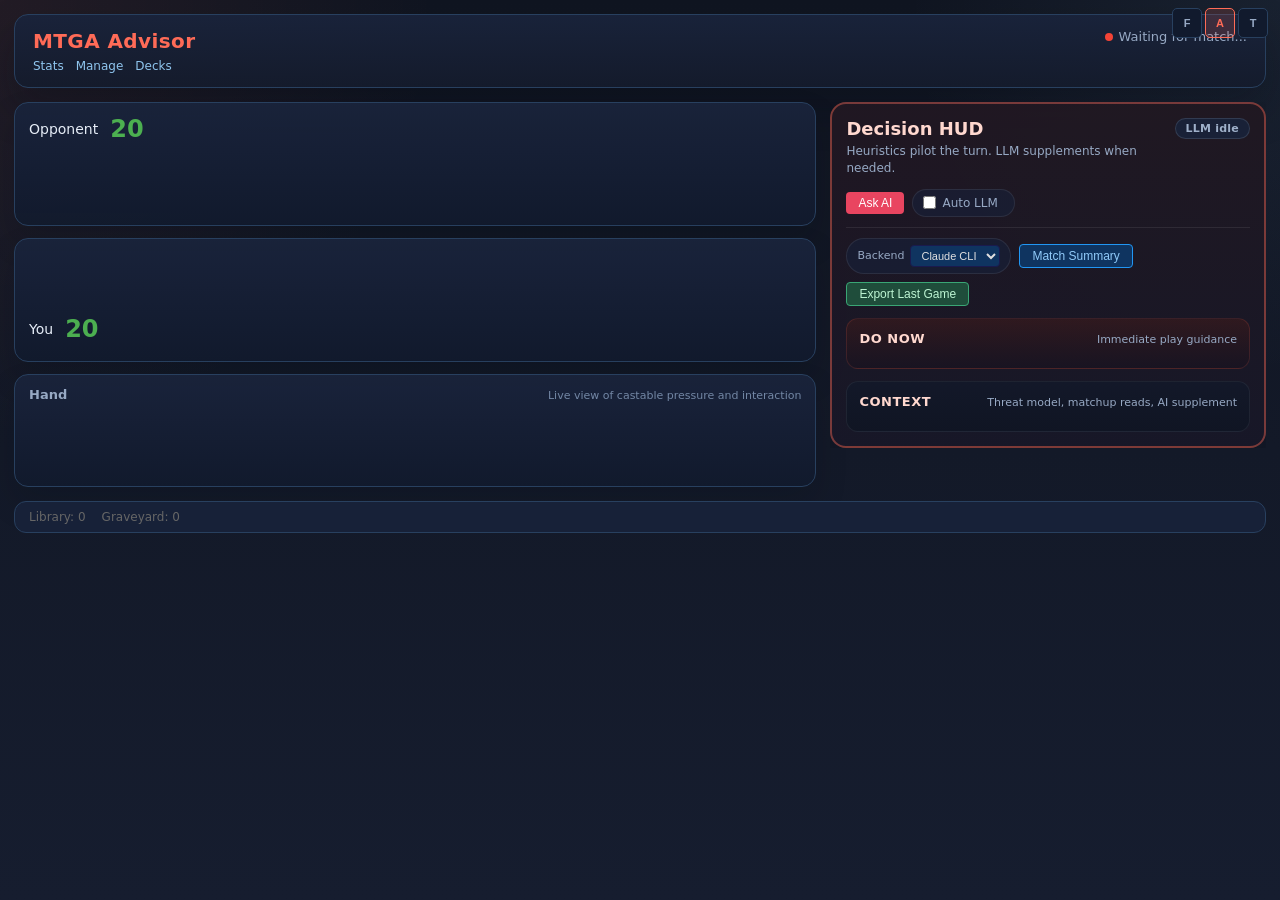
==== static/index.html @ 1bc7d49b "fix: add /decks route + Decks link in advisor header - server.py: /decks route serving decks.html - " ====
<!DOCTYPE html>
<html lang="en">
<head>
    <meta charset="UTF-8">
    <meta name="viewport" content="width=device-width, initial-scale=1.0">
    <title>MTGA Play Advisor</title>
    <link rel="stylesheet" href="/static/style.css?v=14">
    <script>document.documentElement.className='profile-'+(localStorage.getItem('scry-profile')||'full');</script>
</head>
<body>
    <div id="app">
        <header>
            <div class="brand-block">
                <h1>MTGA Advisor</h1>
                <div class="header-links">
                    <a href="/stats">Stats</a>
                    <a href="/manage">Manage</a>
                    <a href="/decks">Decks</a>
                </div>
            </div>
            <div class="header-status">
                <div id="profile-switcher">
                    <button class="profile-btn" data-profile="focus" title="Focus — just the play (Ctrl+1)">F</button>
                    <button class="profile-btn" data-profile="full" title="Full — everything (Ctrl+2)">A</button>
                    <button class="profile-btn" data-profile="tactical" title="Tactical — advice + threats (Ctrl+3)">T</button>
                </div>
                <div id="status">
                    <span id="connection-status" class="status-dot disconnected"></span>
                    <span id="match-status">Waiting for match...</span>
                </div>
                <div id="turn-info"></div>
            </div>
            <div id="strategy-info" class="strategy-info" style="display:none"></div>
        </header>

        <main id="main-layout">
            <div id="vital-bar">
                <span class="vb-label">You:</span> <span id="vb-my-life" class="vb-life">20</span>
                <span id="vb-mana" class="vb-mana"></span>
                <span class="vb-sep">|</span>
                <span class="vb-label">Opp:</span> <span id="vb-opp-life" class="vb-life vb-opp">20</span>
                <span id="vb-opp-meta" class="vb-meta"></span>
            </div>
            <div id="board-column">
                <section id="opponent-zone" class="zone">
                    <div class="zone-header">
                        <span id="opp-name">Opponent</span>
                        <span id="opp-life" class="life">20</span>
                        <span id="opp-meta" class="opp-meta"></span>
                    </div>
                    <div id="opp-meta-details" class="opp-meta-details" style="display:none"></div>
                    <div id="opp-battlefield" class="card-row"></div>
                </section>

                <section id="my-zone" class="zone">
                    <div id="my-battlefield" class="card-row"></div>
                    <div class="zone-header">
                        <span id="my-name">You</span>
                        <span id="my-life" class="life">20</span>
                        <span id="mana-info" class="mana-info"></span>
                    </div>
                </section>

                <section id="hand-zone">
                    <div class="hand-header">
                        <h3>Hand</h3>
                        <span class="hand-note">Live view of castable pressure and interaction</span>
                    </div>
                    <div id="hand-cards" class="card-row"></div>
                </section>
            </div>

            <aside id="decision-column">
                <section id="advice-panel">
                    <div class="advice-headline">
                        <div>
                            <h2>Decision HUD</h2>
                            <p id="advice-subtitle">Heuristics pilot the turn. LLM supplements when needed.</p>
                        </div>
                        <span id="llm-status-pill" class="llm-status-pill idle">LLM idle</span>
                    </div>

                    <div class="advice-toolbar primary">
                        <button id="ask-ai-btn" onclick="askLLM()">Ask AI</button>
                        <label class="toggle" title="Run LLM automatically on live decision points">
                            <input id="auto-llm-toggle" type="checkbox" onchange="toggleLLM(this.checked)">
                            <span>Auto LLM</span>
                            <span id="llm-mode-label"></span>
                        </label>
                    </div>

                    <div class="advice-toolbar secondary">
                        <label class="backend-select-wrap">
                            <span>Backend</span>
                            <select id="backend-select" onchange="setBackend(this.value)">
                                <option value="claude_cli">Claude CLI</option>
                                <option value="ollama">Ollama</option>
                                <option value="anthropic_api">API</option>
                            </select>
                        </label>
                        <button id="summary-btn" onclick="matchSummary()">Match Summary</button>
                        <button id="report-btn" onclick="exportLastGame()">Export Last Game</button>
                    </div>

                    <div class="advice-groups">
                        <section class="advice-section now">
                            <div class="advice-section-header">
                                <h3>Do Now</h3>
                                <span class="advice-section-note">Immediate play guidance</span>
                            </div>
                            <div id="decision-actions-summary"></div>
                            <div id="advice-key-play" class="advice-spotlight" style="display:none"></div>
                            <div id="advice-now-list" class="advice-list"></div>
                        </section>

                        <section class="advice-section context">
                            <div class="advice-section-header">
                                <h3>Context</h3>
                                <span class="advice-section-note">Threat model, matchup reads, AI supplement</span>
                            </div>
                            <div id="advice-context-list" class="advice-list"></div>
                        </section>
                    </div>
                </section>

                <section id="threat-radar-panel" style="display:none">
                    <div class="threat-radar-header">
                        <h3>Opponent Radar</h3>
                        <span id="threat-radar-count"></span>
                    </div>
                    <div id="threat-radar-summary" class="threat-radar-summary"></div>
                    <div id="threat-radar-list"></div>
                </section>
            </aside>
        </main>

        <footer>
            <span id="library-count">Library: 0</span>
            <span id="graveyard-count">Graveyard: 0</span>
            <span id="stack-count"></span>
            <span id="game-state-id"></span>
        </footer>
    </div>

    <script src="/static/app.js?v=14"></script>
</body>
</html>
---- static/style.css ----
* {
    margin: 0;
    padding: 0;
    box-sizing: border-box;
}

:root {
    --bg: #141928;
    --panel: #19233b;
    --panel-strong: #1f2d49;
    --panel-soft: #111a2d;
    --line: #28405f;
    --line-soft: rgba(144, 202, 249, 0.16);
    --text: #e6edf7;
    --muted: #97a9c4;
    --accent: #ff6b57;
    --accent-soft: rgba(255, 107, 87, 0.16);
    --warn: #ffd38a;
}

body {
    background:
        radial-gradient(circle at top left, rgba(255, 107, 87, 0.08), transparent 28%),
        radial-gradient(circle at top right, rgba(144, 202, 249, 0.07), transparent 24%),
        linear-gradient(180deg, #101521 0%, #161d2f 100%);
    color: var(--text);
    font-family: 'Segoe UI', system-ui, -apple-system, sans-serif;
    min-height: 100vh;
}

#app {
    max-width: 1440px;
    margin: 0 auto;
    padding: 14px;
    display: flex;
    flex-direction: column;
    gap: 14px;
    min-height: 100vh;
}

/* Header */
header {
    display: flex;
    align-items: flex-start;
    gap: 18px;
    padding: 14px 18px;
    background: linear-gradient(180deg, rgba(25, 35, 59, 0.95), rgba(20, 27, 44, 0.94));
    flex-wrap: wrap;
    border-radius: 14px;
    border: 1px solid var(--line);
    box-shadow: 0 20px 40px rgba(6, 11, 20, 0.28);
}

.brand-block {
    display: flex;
    flex-direction: column;
    gap: 6px;
}

header h1 {
    font-size: 20px;
    color: var(--accent);
    white-space: nowrap;
    letter-spacing: 0.02em;
}

.header-links {
    display: flex;
    gap: 12px;
    font-size: 12px;
}

.header-links a {
    color: #8fc5ee;
    text-decoration: none;
}

.header-links a:hover {
    color: #d9edf9;
}

#status {
    display: flex;
    align-items: center;
    gap: 6px;
    font-size: 13px;
    color: var(--muted);
}

.header-status {
    margin-left: auto;
    display: flex;
    flex-direction: column;
    align-items: flex-end;
    gap: 8px;
}

.status-dot {
    width: 8px;
    height: 8px;
    border-radius: 50%;
    display: inline-block;
}

.status-dot.connected { background: #4caf50; }
.status-dot.disconnected { background: #f44336; }

.strategy-info {
    width: 100%;
    font-size: 12px;
    color: var(--muted);
    padding-top: 2px;
    order: 10;
}

.strategy-info strong {
    color: var(--accent);
}

.opp-meta {
    margin-left: auto;
    font-size: 12px;
}

.opp-deck-badge {
    padding: 2px 8px;
    border-radius: 4px;
    font-weight: 600;
    font-size: 12px;
}

.opp-deck-badge.high {
    background: rgba(233, 69, 96, 0.3);
    color: #ff6b81;
    border: 1px solid #e94560;
}

.opp-deck-badge.mid {
    background: rgba(255, 165, 0, 0.2);
    color: #ffa500;
    border: 1px solid rgba(255, 165, 0, 0.5);
}

.opp-deck-badge.low {
    background: rgba(100, 100, 100, 0.2);
    color: #999;
    border: 1px solid #555;
}

.opp-meta-details {
    font-size: 11px;
    color: var(--muted);
    padding: 4px 12px 0;
    white-space: normal;
    line-height: 1.45;
}

.opp-plan-label {
    color: #bbb;
    font-weight: 600;
}

#turn-info {
    font-size: 14px;
    font-weight: 600;
    color: #ffe18e;
    text-align: right;
}

#main-layout {
    display: grid;
    grid-template-columns: minmax(0, 1.75fr) minmax(320px, 0.95fr);
    gap: 14px;
    align-items: start;
}

#board-column {
    display: grid;
    gap: 12px;
}

#decision-column {
    display: grid;
    gap: 12px;
    position: sticky;
    top: 12px;
    max-height: calc(100vh - 24px);
    overflow-y: auto;
    scrollbar-width: thin;
    scrollbar-color: var(--line) transparent;
}

/* Zones */
.zone {
    background: linear-gradient(180deg, rgba(25, 35, 59, 0.96), rgba(17, 26, 45, 0.94));
    border-radius: 14px;
    padding: 12px 14px;
    border: 1px solid var(--line);
    box-shadow: 0 16px 32px rgba(6, 11, 20, 0.16);
}

.zone-header {
    display: flex;
    align-items: center;
    gap: 12px;
    margin-bottom: 6px;
    font-size: 14px;
}

.life {
    font-size: 24px;
    font-weight: 700;
    color: #4caf50;
    min-width: 40px;
}

.mana-info {
    margin-left: auto;
    font-size: 13px;
    color: #90caf9;
}

/* Card rows */
.card-row {
    display: flex;
    flex-wrap: wrap;
    gap: 8px;
    min-height: 64px;
}

.card {
    background: linear-gradient(180deg, rgba(29, 52, 90, 0.96), rgba(18, 31, 54, 0.96));
    border: 1px solid rgba(115, 142, 184, 0.18);
    border-radius: 10px;
    padding: 8px 11px;
    font-size: 12px;
    min-width: 118px;
    max-width: 210px;
    transition: all 0.15s;
    position: relative;
    box-shadow: inset 0 1px 0 rgba(255, 255, 255, 0.04);
}

.card:hover {
    border-color: var(--accent);
    transform: translateY(-2px);
}

.card .card-name {
    font-weight: 600;
    font-size: 13px;
    margin-bottom: 3px;
    white-space: nowrap;
    overflow: hidden;
    text-overflow: ellipsis;
}

.card .card-stats {
    font-size: 11px;
    color: #aebdd2;
}

.card .card-cost {
    font-size: 10px;
    color: #90caf9;
    float: right;
}

.card.tapped {
    opacity: 0.6;
    transform: rotate(5deg);
    border-color: #555;
}

.card.creature { border-left: 3px solid #4caf50; }
.card.land { border-left: 3px solid #795548; }
.card.spell { border-left: 3px solid #2196f3; }
.card.enchantment { border-left: 3px solid #9c27b0; }
.card.artifact { border-left: 3px solid #607d8b; }

/* Color accents */
.card.color-W { background: linear-gradient(135deg, #0f3460 60%, #f5f0d0 150%); }
.card.color-U { background: linear-gradient(135deg, #0f3460 60%, #1a6fb0 150%); }
.card.color-B { background: linear-gradient(135deg, #0f3460 60%, #3d3040 150%); }
.card.color-R { background: linear-gradient(135deg, #0f3460 60%, #8b2020 150%); }
.card.color-G { background: linear-gradient(135deg, #0f3460 60%, #2d5a1e 150%); }
.card.color-multi { background: linear-gradient(135deg, #0f3460 60%, #8b7d30 150%); }

.card.summoning-sick::after {
    content: 'S';
    position: absolute;
    top: 2px;
    right: 4px;
    font-size: 9px;
    color: #ff9800;
    font-weight: bold;
}

/* Advice panel */
#advice-panel {
    background: linear-gradient(180deg, rgba(33, 24, 34, 0.96), rgba(24, 23, 40, 0.96));
    border: 2px solid rgba(255, 107, 87, 0.42);
    border-radius: 16px;
    padding: 14px;
    min-height: 80px;
    box-shadow: 0 18px 36px rgba(9, 13, 22, 0.28);
}

.advice-headline {
    display: flex;
    align-items: flex-start;
    justify-content: space-between;
    gap: 12px;
    margin-bottom: 12px;
}

.advice-headline h2 {
    font-size: 18px;
    color: #ffd8cf;
}

#advice-subtitle {
    margin-top: 4px;
    font-size: 12px;
    color: var(--muted);
    line-height: 1.4;
}

.advice-toolbar {
    display: flex;
    flex-wrap: wrap;
    gap: 8px;
    align-items: center;
}

.advice-toolbar.primary {
    margin-bottom: 10px;
}

.advice-toolbar.secondary {
    margin-bottom: 12px;
    padding-top: 10px;
    border-top: 1px solid rgba(255, 255, 255, 0.08);
}

.llm-status-pill {
    display: inline-flex;
    align-items: center;
    gap: 6px;
    position: relative;
    padding: 3px 10px;
    border-radius: 999px;
    font-size: 11px;
    font-weight: 700;
    letter-spacing: 0.02em;
    border: 1px solid rgba(255, 255, 255, 0.12);
    background: rgba(15, 52, 96, 0.45);
    color: #b8c7db;
    white-space: nowrap;
    transition: transform 0.18s ease, box-shadow 0.18s ease, border-color 0.18s ease;
}

.llm-status-pill.pending {
    color: #ffd38a;
    border-color: rgba(255, 211, 138, 0.45);
    background: rgba(58, 42, 16, 0.78);
    animation: llmPulse 0.95s cubic-bezier(.35,0,.2,1) infinite;
}

.llm-status-pill.pending::before {
    content: "";
    width: 7px;
    height: 7px;
    border-radius: 50%;
    background: #ffb454;
    box-shadow: 0 0 0 rgba(255, 180, 84, 0.0);
    animation: llmDotPulse 0.95s ease-in-out infinite;
}

.llm-status-pill.done {
    color: #bdf4d3;
    border-color: rgba(61, 166, 117, 0.45);
    background: rgba(31, 77, 59, 0.75);
}

.llm-status-pill.disabled,
.llm-status-pill.idle {
    color: #9fb0c9;
    border-color: rgba(159, 176, 201, 0.18);
    background: rgba(15, 52, 96, 0.35);
}

@keyframes llmPulse {
    0% {
        transform: translateY(0) scale(1);
        box-shadow: 0 0 0 rgba(255, 211, 138, 0.0);
    }
    35% {
        transform: translateY(-1px) scale(1.02);
        box-shadow: 0 0 16px rgba(255, 211, 138, 0.16);
    }
    65% {
        transform: translateY(-2px) scale(1.05);
        box-shadow: 0 0 24px rgba(255, 211, 138, 0.28);
    }
    100% {
        transform: translateY(0) scale(1);
        box-shadow: 0 0 0 rgba(255, 211, 138, 0.0);
    }
}

@keyframes llmDotPulse {
    0% {
        transform: scale(0.9);
        box-shadow: 0 0 0 rgba(255, 180, 84, 0.0);
    }
    50% {
        transform: scale(1.18);
        box-shadow: 0 0 10px rgba(255, 180, 84, 0.55);
    }
    100% {
        transform: scale(0.9);
        box-shadow: 0 0 0 rgba(255, 180, 84, 0.0);
    }
}

#ask-ai-btn {
    background: #e94560;
    color: white;
    border: none;
    border-radius: 4px;
    padding: 4px 12px;
    font-size: 12px;
    cursor: pointer;
    transition: background 0.2s;
}

#ask-ai-btn:hover { background: #c73650; }
#ask-ai-btn:active { background: #a02840; }
#ask-ai-btn:disabled, #summary-btn:disabled, #report-btn:disabled { opacity: 0.5; cursor: not-allowed; }

#summary-btn {
    background: #0f3460;
    color: #90caf9;
    border: 1px solid #2196f3;
    border-radius: 4px;
    padding: 4px 12px;
    font-size: 12px;
    cursor: pointer;
    transition: background 0.2s;
}

#summary-btn:hover { background: #1a4a80; }

#report-btn {
    background: #1f4d3b;
    color: #bdf4d3;
    border: 1px solid #3aa675;
    border-radius: 4px;
    padding: 4px 12px;
    font-size: 12px;
    cursor: pointer;
    transition: background 0.2s;
}

#report-btn:hover { background: #27624b; }

.toggle {
    display: flex;
    align-items: center;
    gap: 6px;
    font-size: 12px;
    color: var(--muted);
    cursor: pointer;
    padding: 6px 10px;
    border-radius: 999px;
    border: 1px solid rgba(255, 255, 255, 0.08);
    background: rgba(15, 52, 96, 0.22);
}

.toggle input { cursor: pointer; }

.backend-select-wrap {
    display: flex;
    align-items: center;
    gap: 6px;
    font-size: 11px;
    color: var(--muted);
    padding: 6px 10px;
    border-radius: 999px;
    border: 1px solid rgba(255, 255, 255, 0.08);
    background: rgba(15, 52, 96, 0.22);
}

#backend-select {
    background: #0f3460;
    color: #e0e0e0;
    border: 1px solid #1a1a4e;
    border-radius: 4px;
    padding: 3px 6px;
    font-size: 11px;
    cursor: pointer;
}

.advice-groups {
    display: grid;
    gap: 12px;
}

.advice-section {
    background: rgba(12, 18, 31, 0.56);
    border: 1px solid rgba(255, 255, 255, 0.06);
    border-radius: 12px;
    padding: 12px;
}

.advice-section.now {
    background: linear-gradient(180deg, rgba(64, 27, 27, 0.58), rgba(24, 18, 30, 0.58));
    border-color: rgba(255, 107, 87, 0.14);
}

.advice-section.context {
    background: linear-gradient(180deg, rgba(17, 25, 43, 0.72), rgba(14, 21, 35, 0.72));
}

.advice-section-header {
    display: flex;
    align-items: baseline;
    justify-content: space-between;
    gap: 8px;
    margin-bottom: 10px;
}

.advice-section-header h3 {
    font-size: 13px;
    letter-spacing: 0.04em;
    text-transform: uppercase;
    color: #ffd8cf;
}

.advice-section-note {
    font-size: 11px;
    color: var(--muted);
    text-align: right;
}

.advice-list {
    display: grid;
    gap: 6px;
}

.advice-spotlight {
    margin-bottom: 10px;
}

.advice-spotlight-card {
    border-radius: 12px;
    padding: 12px 14px;
    border: 1px solid rgba(255, 255, 255, 0.08);
    box-shadow: 0 12px 28px rgba(7, 11, 20, 0.2);
    animation: fadeIn 0.25s;
}

.advice-spotlight-card.critical {
    background: linear-gradient(180deg, rgba(107, 18, 30, 0.96), rgba(56, 15, 26, 0.94));
    border-color: rgba(255, 108, 108, 0.42);
    box-shadow: 0 18px 34px rgba(80, 15, 25, 0.32);
}

.advice-spotlight-card.high {
    background: linear-gradient(180deg, rgba(87, 46, 12, 0.96), rgba(52, 30, 12, 0.94));
    border-color: rgba(255, 176, 82, 0.34);
    box-shadow: 0 18px 34px rgba(78, 44, 12, 0.28);
}

.advice-spotlight-card.medium,
.advice-spotlight-card.low {
    background: linear-gradient(180deg, rgba(22, 34, 58, 0.96), rgba(15, 25, 43, 0.94));
    border-color: rgba(124, 173, 255, 0.2);
}

.advice-spotlight-label {
    display: inline-flex;
    align-items: center;
    gap: 6px;
    font-size: 10px;
    text-transform: uppercase;
    letter-spacing: 0.14em;
    color: #fff3ef;
    margin-bottom: 6px;
}

.advice-spotlight-message {
    font-size: 16px;
    line-height: 1.45;
    color: #fff8f5;
    font-weight: 700;
}

.advice-spotlight-meta {
    display: flex;
    flex-wrap: wrap;
    gap: 8px;
    margin-top: 8px;
    font-size: 11px;
    color: rgba(235, 239, 248, 0.78);
}

.advice-spotlight-source {
    text-transform: uppercase;
    letter-spacing: 0.08em;
}

.advice-item {
    padding: 8px 10px;
    border-radius: 8px;
    font-size: 13px;
    line-height: 1.4;
    animation: fadeIn 0.3s;
}

@keyframes fadeIn {
    from { opacity: 0; transform: translateX(-10px); }
    to { opacity: 1; transform: translateX(0); }
}

.advice-item.critical {
    background: #4a1020;
    border-left: 3px solid #f44336;
    color: #ff8a80;
    font-weight: 600;
}

.advice-item.high {
    background: #3a2a10;
    border-left: 3px solid #ff9800;
    color: #ffcc80;
}

.advice-item.medium {
    background: #1a2a3a;
    border-left: 3px solid #2196f3;
    color: #90caf9;
}

.advice-item.low {
    background: #1a2a1a;
    border-left: 3px solid #4caf50;
    color: #a5d6a7;
}

.advice-message {
    white-space: normal;
    line-height: 1.5;
}

.advice-message strong {
    color: #fff;
}

.advice-source {
    font-size: 10px;
    color: #7387a5;
    margin-left: 8px;
}

.advice-details {
    font-size: 11px;
    color: var(--muted);
    margin-top: 3px;
}

/* Hand zone */
#hand-zone {
    background: linear-gradient(180deg, rgba(25, 35, 59, 0.96), rgba(17, 26, 45, 0.94));
    border-radius: 14px;
    padding: 12px 14px;
    border: 1px solid var(--line);
    box-shadow: 0 16px 32px rgba(6, 11, 20, 0.16);
}

.hand-header {
    display: flex;
    align-items: baseline;
    justify-content: space-between;
    gap: 10px;
    margin-bottom: 8px;
}

#hand-zone h3 {
    font-size: 13px;
    color: var(--muted);
}

.hand-note {
    font-size: 11px;
    color: #7387a5;
}

/* Footer */
footer {
    display: flex;
    flex-wrap: wrap;
    gap: 16px;
    padding: 8px 14px;
    font-size: 12px;
    color: #666;
    background: rgba(25, 35, 59, 0.88);
    border-radius: 12px;
    border: 1px solid var(--line);
}

/* Decision point highlight */
#advice-panel.decision-active {
    border-color: #ffd700;
    box-shadow: 0 0 15px rgba(255, 215, 0, 0.3);
}

#advice-panel.llm-pending {
    border-color: rgba(255, 211, 138, 0.42);
    box-shadow: 0 0 26px rgba(255, 211, 138, 0.14);
}

#advice-panel.llm-pending .advice-headline h2 {
    color: #ffd38a;
}

#advice-panel.llm-pending .advice-spotlight-card.critical,
#advice-panel.llm-pending .advice-spotlight-card.high {
    animation: spotlightPulse 1s ease-in-out infinite;
}

@keyframes spotlightPulse {
    0%, 100% { transform: translateY(0); box-shadow: 0 18px 34px rgba(80, 15, 25, 0.24); }
    50% { transform: translateY(-1px); box-shadow: 0 22px 38px rgba(111, 29, 29, 0.38); }
}

/* Opponent radar */
#threat-radar-panel {
    background: linear-gradient(180deg, rgba(22, 24, 42, 0.96), rgba(15, 18, 31, 0.96));
    border: 1px solid rgba(255, 107, 107, 0.22);
    border-radius: 16px;
    padding: 12px 14px;
    box-shadow: 0 18px 36px rgba(9, 13, 22, 0.24);
}

.threat-radar-header {
    display: flex;
    align-items: center;
    gap: 8px;
    margin-bottom: 8px;
}

.threat-radar-header h3 {
    font-size: 14px;
    color: #ff6b6b;
}

#threat-radar-count {
    margin-left: auto;
    background: #4a1020;
    color: #ff8a80;
    padding: 1px 8px;
    border-radius: 10px;
    font-size: 11px;
    font-weight: 600;
}

.threat-radar-summary {
    font-size: 12px;
    color: #c7d4e7;
    margin-bottom: 8px;
    line-height: 1.45;
    display: grid;
    gap: 4px;
}

.threat-radar-label {
    color: #ffd38a;
    font-weight: 700;
}

#threat-radar-list {
    display: grid;
    gap: 6px;
}

.radar-item {
    border-radius: 6px;
    padding: 8px 10px;
    border: 1px solid rgba(255, 255, 255, 0.08);
    background: rgba(15, 52, 96, 0.45);
    animation: fadeIn 0.3s;
}

.radar-item.live.danger-5 {
    border-color: rgba(244, 67, 54, 0.6);
    background: rgba(74, 16, 32, 0.7);
}

.radar-item.live.danger-4 {
    border-color: rgba(255, 152, 0, 0.55);
    background: rgba(58, 42, 16, 0.7);
}

.radar-item.live.danger-3 {
    border-color: rgba(255, 215, 0, 0.35);
    background: rgba(42, 42, 21, 0.7);
}

.radar-item.watch {
    border-style: dashed;
    background: rgba(18, 31, 54, 0.85);
}

.radar-top {
    display: flex;
    align-items: center;
    gap: 8px;
    margin-bottom: 4px;
}

.radar-name {
    font-size: 13px;
    font-weight: 700;
    color: #f3f6fb;
    min-width: 0;
    white-space: nowrap;
    overflow: hidden;
    text-overflow: ellipsis;
}

.radar-tags {
    display: flex;
    gap: 4px;
    flex-wrap: wrap;
    margin-bottom: 4px;
}

.radar-tag {
    font-size: 10px;
    font-weight: 700;
    color: #0c1320;
    background: #ffd38a;
    border-radius: 999px;
    padding: 1px 7px;
}

.radar-watch-badge {
    display: inline-flex;
    align-items: center;
    justify-content: center;
    width: 18px;
    height: 18px;
    border-radius: 50%;
    background: rgba(144, 202, 249, 0.18);
    color: #90caf9;
    font-size: 11px;
    font-weight: 800;
    flex-shrink: 0;
}

.radar-cost {
    font-size: 10px;
    color: #90caf9;
    margin-left: auto;
    flex-shrink: 0;
}

.radar-summary {
    color: #c4d0df;
    font-size: 11px;
    line-height: 1.45;
    margin-bottom: 4px;
}

.radar-hint {
    color: #ffd9a8;
    font-size: 10px;
    line-height: 1.4;
    margin-bottom: 4px;
}

.danger-badge {
    display: inline-flex;
    align-items: center;
    justify-content: center;
    width: 18px;
    height: 18px;
    border-radius: 50%;
    font-size: 10px;
    font-weight: bold;
    flex-shrink: 0;
}
.danger-badge.danger-5 { background: #f44336; color: #fff; }
.danger-badge.danger-4 { background: #ff9800; color: #fff; }
.danger-badge.danger-3 { background: #ffd700; color: #1a1a2e; }
.danger-badge.danger-2 { background: #2196f3; color: #fff; }
.danger-badge.danger-1 { background: #4caf50; color: #fff; }

.radar-reason {
    color: #8fb7d9;
    font-size: 10px;
    line-height: 1.4;
    margin-bottom: 4px;
}

.radar-bottom {
    display: flex;
    align-items: center;
    gap: 8px;
}

.radar-type {
    font-size: 10px;
    color: #666;
}

.radar-analyzing {
    font-size: 10px;
    color: #666;
    font-style: italic;
    margin-left: auto;
    animation: pulse 1.5s infinite;
}

@keyframes pulse {
    0%, 100% { opacity: 0.5; }
    50% { opacity: 1; }
}

/* Card highlights */
.card.highlight-attack {
    border-color: #4caf50 !important;
    box-shadow: 0 0 8px rgba(76, 175, 80, 0.5);
}

.card.highlight-block {
    border-color: #2196f3 !important;
    box-shadow: 0 0 8px rgba(33, 150, 243, 0.5);
}

.card.highlight-cast {
    border-color: #ffd700 !important;
    box-shadow: 0 0 8px rgba(255, 215, 0, 0.5);
}

.card.highlight-target {
    border-color: #f44336 !important;
    box-shadow: 0 0 8px rgba(244, 67, 54, 0.5);
}

.card.highlight-threat {
    border-color: #ff6b6b !important;
    box-shadow: 0 0 10px rgba(255, 107, 107, 0.4);
}

/* Action badges on cards */
.action-badge {
    position: absolute;
    top: -4px;
    left: -4px;
    font-size: 8px;
    font-weight: 800;
    padding: 1px 4px;
    border-radius: 3px;
    letter-spacing: 0.5px;
    z-index: 1;
    text-transform: uppercase;
}

.badge-attack {
    background: #4caf50;
    color: #fff;
}

.badge-block {
    background: #2196f3;
    color: #fff;
}

.badge-cast {
    background: #ffd700;
    color: #1a1a2e;
}

.badge-target {
    background: #f44336;
    color: #fff;
}

.badge-threat {
    background: #ff6b6b;
    color: #fff;
}

/* Action family badges (A1) — inline badges before advice message text */
.advice-action-badge {
    display: inline-block;
    font-size: 10px;
    font-weight: 800;
    letter-spacing: 0.04em;
    padding: 1px 6px;
    border-radius: 3px;
    margin-right: 6px;
    vertical-align: middle;
    text-transform: uppercase;
    line-height: 1.4;
}

.advice-action-badge.action-cast_spell {
    background: #2196f3;
    color: #fff;
}

.advice-action-badge.action-play_land {
    background: #795548;
    color: #fff;
}

.advice-action-badge.action-attack {
    background: #e53935;
    color: #fff;
}

.advice-action-badge.action-block {
    background: #43a047;
    color: #fff;
}

.advice-action-badge.action-activate {
    background: #8e24aa;
    color: #fff;
}

.advice-action-badge.action-pass {
    background: #f9a825;
    color: #1a1a2e;
}

/* Decision-point action summary bar (A4) */
#decision-actions-summary {
    font-size: 12px;
    font-weight: 700;
    color: #ffd8cf;
    padding: 0 0 8px 0;
    letter-spacing: 0.02em;
    line-height: 1.5;
}

#decision-actions-summary:empty {
    display: none;
}

#decision-actions-summary .summary-family {
    display: inline-block;
    font-size: 10px;
    font-weight: 800;
    letter-spacing: 0.04em;
    padding: 1px 6px;
    border-radius: 3px;
    margin: 0 2px;
    vertical-align: middle;
    text-transform: uppercase;
}

/* Empty state */
.empty-state {
    color: #555;
    font-style: italic;
    font-size: 13px;
    padding: 8px;
}

@media (max-width: 1080px) {
    #main-layout {
        grid-template-columns: 1fr;
    }

    #decision-column {
        position: static;
    }
}

@media (max-width: 760px) {
    #app {
        padding: 10px;
        gap: 10px;
    }

    header {
        padding: 12px;
        gap: 12px;
    }

    .header-status {
        margin-left: 0;
        align-items: flex-start;
        width: 100%;
    }

    #turn-info {
        text-align: left;
    }

    .advice-headline,
    .advice-section-header,
    .hand-header {
        flex-direction: column;
        align-items: flex-start;
    }

    .advice-toolbar.secondary,
    .advice-toolbar.primary {
        align-items: stretch;
    }

    .toggle,
    .backend-select-wrap,
    #ask-ai-btn,
    #summary-btn,
    #report-btn {
        width: 100%;
        justify-content: center;
    }

    .card {
        min-width: 104px;
        max-width: calc(50% - 6px);
    }

    .zone,
    #hand-zone,
    #advice-panel,
    #threat-radar-panel {
        padding: 12px;
    }
}

/* ═══ Profile System ═══ */

/* Vital bar — compact life/mana strip for boardless modes */
#vital-bar {
    display: none;
    align-items: center;
    gap: 12px;
    padding: 8px 14px;
    background: var(--panel);
    border-radius: 10px;
    border: 1px solid var(--line);
    font-size: 13px;
    margin-bottom: 8px;
}
.vb-life { font-weight: 700; font-size: 16px; }
.vb-opp { color: #f44336; }
.vb-label { color: var(--muted); font-size: 11px; text-transform: uppercase; letter-spacing: 0.05em; }
.vb-sep { color: var(--line); }
.vb-mana { color: var(--accent); font-weight: 600; }
.vb-meta { color: var(--muted); font-size: 11px; margin-left: auto; }

/* Profile switcher — fixed top-right, never moves */
#profile-switcher {
    position: fixed;
    top: 8px;
    right: 12px;
    z-index: 100;
    display: flex;
    gap: 3px;
}
.profile-btn {
    width: 30px; height: 30px;
    border-radius: 5px;
    border: 1px solid var(--line);
    background: var(--panel-soft);
    color: var(--muted);
    font-size: 11px; font-weight: 700;
    cursor: pointer;
    transition: all 0.15s;
}
.profile-btn:hover { border-color: var(--accent); color: var(--text); }
.profile-btn.active { background: var(--accent-soft); border-color: var(--accent); color: var(--accent); }

/* --- FOCUS profile --- */

/* Layout: horizontal HUD — advice LEFT, hand RIGHT */
.profile-focus #main-layout {
    grid-template-columns: minmax(0, 1.2fr) minmax(200px, 0.8fr) !important;
    max-width: 960px;
    gap: 8px;
}

/* Board column zones hidden, hand-zone visible as right column */
.profile-focus #board-column > .zone { display: none !important; }
.profile-focus #board-column { display: block; }
.profile-focus #hand-zone { display: block !important; order: unset; }

/* Vital bar shown (moved into header via JS) */
.profile-focus #vital-bar { display: flex; }

/* Vital bar inside header styling */
.profile-focus #vital-bar {
    background: none;
    border: none;
    border-radius: 0;
    padding: 0;
    margin: 0;
    font-size: 12px;
    gap: 8px;
}

/* Hide labels/separators in vital bar — color + position is enough */
.profile-focus .vb-label { display: none; }
.profile-focus .vb-sep { display: none; }

/* Life numbers bigger and monospace */
.profile-focus .vb-life {
    font-size: 20px;
    font-weight: 800;
}

/* Hide elements not needed in Focus */
.profile-focus .advice-section.context { display: none !important; }
.profile-focus #threat-radar-panel { display: none !important; }
.profile-focus #strategy-info { display: none !important; }
.profile-focus #opp-meta-details { display: none !important; }
.profile-focus #decision-column { position: static; max-height: unset; overflow-y: visible; }
.profile-focus footer { display: none; }

/* Header: collapse to single compact line — keep status, hide branding */
.profile-focus header {
    padding: 4px 12px;
    min-height: unset;
    gap: 8px;
    align-items: center;
    border-radius: 8px;
}
.profile-focus .brand-block { display: none !important; }
.profile-focus .header-links { display: none !important; }
.profile-focus .header-status {
    flex-direction: row;
    align-items: center;
    gap: 10px;
    margin-left: 0;
    width: 100%;
}
.profile-focus #turn-info {
    margin-left: auto;
    font-size: 12px;
}

/* Hide ALL toolbars — never needed mid-game in Focus */
.profile-focus .advice-toolbar.primary { display: none !important; }
.profile-focus .advice-toolbar.secondary { display: none !important; }

/* Hide Decision HUD heading, subtitle, LLM pill */
.profile-focus .advice-headline { display: none !important; }

/* Hide "Do Now" section header + subtitle — spotlight speaks for itself */
.profile-focus .advice-section-header { display: none !important; }

/* Hide hand section header + subtitle — just show cards */
.profile-focus .hand-header { display: none !important; }

/* Hide decision summary "Choose: ATK" — spotlight badge already shows action */
.profile-focus #decision-actions-summary { display: none !important; }

/* Reduce padding/margins throughout — every pixel counts */
.profile-focus #app { padding: 6px; gap: 6px; }
.profile-focus #advice-panel { padding: 8px; border-radius: 10px; }
.profile-focus .advice-section { padding: 6px; margin: 0; border-radius: 8px; }
.profile-focus .advice-groups { gap: 6px; }
.profile-focus .advice-spotlight { margin-bottom: 6px; }
.profile-focus .advice-spotlight-card { padding: 8px 12px; border-radius: 8px; }
.profile-focus .advice-list { gap: 4px; }
.profile-focus .advice-item { padding: 6px 8px; }
.profile-focus #hand-zone { padding: 6px 10px; border-radius: 8px; }
.profile-focus .card-row { min-height: 40px; gap: 6px; }

/* Spotlight: make it pop — this is the hero element */
.profile-focus .advice-spotlight-message { font-size: 18px; }
.profile-focus .advice-spotlight-label { margin-bottom: 4px; }
.profile-focus .advice-spotlight-meta { margin-top: 4px; }

/* Cards in hand: more compact */
.profile-focus .card { min-width: 100px; padding: 6px 8px; border-radius: 6px; }
.profile-focus .card .card-name { font-size: 12px; margin-bottom: 1px; }
.profile-focus .card .card-stats { font-size: 10px; }

/* --- FULL profile (default — no overrides needed) --- */

/* --- TACTICAL profile --- */

/* Layout */
.profile-tactical #main-layout { grid-template-columns: 1fr !important; max-width: 800px; }
.profile-tactical #board-column > .zone { display: none !important; }
.profile-tactical #vital-bar { display: flex; }
.profile-tactical #hand-zone { display: none !important; }
.profile-tactical #decision-column { position: static; max-height: unset; overflow-y: visible; }
.profile-tactical #strategy-info { display: none !important; }
.profile-tactical #advice-subtitle { display: none; }
.profile-tactical .radar-item.watch { display: none; }

/* Vital bar inside header styling (same as Focus) */
.profile-tactical #vital-bar {
    background: none;
    border: none;
    border-radius: 0;
    padding: 0;
    margin: 0;
    font-size: 12px;
    gap: 8px;
}

/* Header: compact single line (same as Focus) */
.profile-tactical header {
    padding: 4px 12px;
    min-height: unset;
    gap: 8px;
    align-items: center;
    border-radius: 8px;
}
.profile-tactical .brand-block { display: none !important; }
.profile-tactical .header-links { display: none !important; }
.profile-tactical .header-status {
    flex-direction: row;
    align-items: center;
    gap: 10px;
    margin-left: 0;
    width: 100%;
}
.profile-tactical #turn-info {
    margin-left: auto;
    font-size: 12px;
}

/* Hide toolbars in Tactical too */
.profile-tactical .advice-toolbar.primary { display: none !important; }
.profile-tactical .advice-toolbar.secondary { display: none !important; }

/* Hide Decision HUD heading in Tactical */
.profile-tactical .advice-headline { display: none !important; }

/* Reduce padding */
.profile-tactical #app { padding: 6px; gap: 6px; }
.profile-tactical #advice-panel { padding: 10px; }
.profile-tactical .advice-section { padding: 8px; }
.profile-tactical .advice-groups { gap: 8px; }

/* ═══ Accessibility ═══ */
@media (prefers-reduced-motion: reduce) {
    *, *::before, *::after {
        animation-duration: 0.01ms !important;
        animation-iteration-count: 1 !important;
        transition-duration: 0.01ms !important;
    }
}
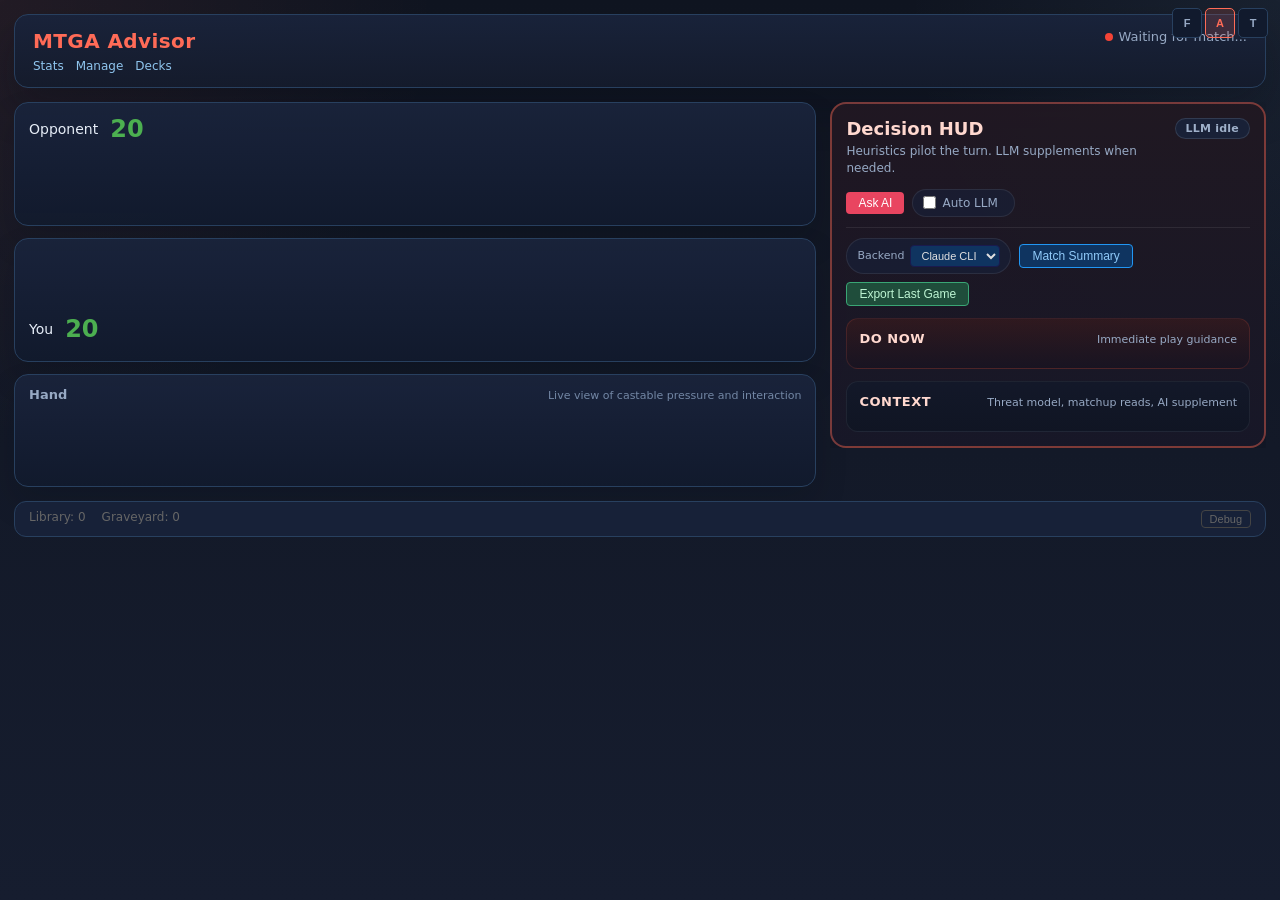
==== commit 7d28c5ed: "feat: collapsible debug panel in advisor UI Debug button in footer toggles a metadata panel showing:" ====
--- a/static/index.html
+++ b/static/index.html
@@ -139,7 +139,9 @@
             <span id="graveyard-count">Graveyard: 0</span>
             <span id="stack-count"></span>
             <span id="game-state-id"></span>
+            <button id="debug-toggle" class="debug-toggle" onclick="toggleDebugPanel()">Debug</button>
         </footer>
+        <div id="debug-panel" class="debug-panel" style="display:none"></div>
     </div>
 
     <script src="/static/app.js?v=14"></script>
--- a/static/style.css
+++ b/static/style.css
@@ -710,6 +710,56 @@
     border: 1px solid var(--line);
 }
 
+.debug-toggle {
+    margin-left: auto;
+    background: transparent;
+    border: 1px solid #444;
+    color: #666;
+    padding: 2px 8px;
+    border-radius: 4px;
+    cursor: pointer;
+    font-size: 11px;
+}
+.debug-toggle:hover { color: #aaa; border-color: #666; }
+.debug-toggle.active { color: #ffc107; border-color: #ffc107; }
+
+.debug-panel {
+    background: rgba(15, 20, 35, 0.95);
+    border: 1px solid #333;
+    border-radius: 8px;
+    padding: 12px 16px;
+    font-size: 11px;
+    color: #999;
+    line-height: 1.6;
+    font-family: 'SF Mono', 'Fira Code', monospace;
+}
+.debug-panel .debug-section { margin-bottom: 8px; }
+.debug-panel .debug-label { color: #666; margin-right: 4px; }
+.debug-panel .debug-value { color: #ccc; }
+.debug-panel .debug-heading {
+    color: #90caf9;
+    font-size: 11px;
+    font-weight: 600;
+    margin-bottom: 4px;
+    border-bottom: 1px solid #2a2a3e;
+    padding-bottom: 2px;
+}
+.debug-panel .debug-grid {
+    display: grid;
+    grid-template-columns: repeat(auto-fill, minmax(200px, 1fr));
+    gap: 2px 16px;
+}
+.debug-panel .debug-badge {
+    display: inline-block;
+    padding: 1px 6px;
+    border-radius: 3px;
+    font-size: 10px;
+    margin: 0 2px;
+}
+.debug-panel .layer-badge { background: rgba(33,150,243,0.15); color: #64b5f6; }
+.debug-panel .vuln-badge { background: rgba(244,67,54,0.15); color: #ef5350; }
+.debug-panel .bias-badge { background: rgba(255,193,7,0.15); color: #ffc107; }
+
 /* Decision point highlight */
 #advice-panel.decision-active {
     border-color: #ffd700;
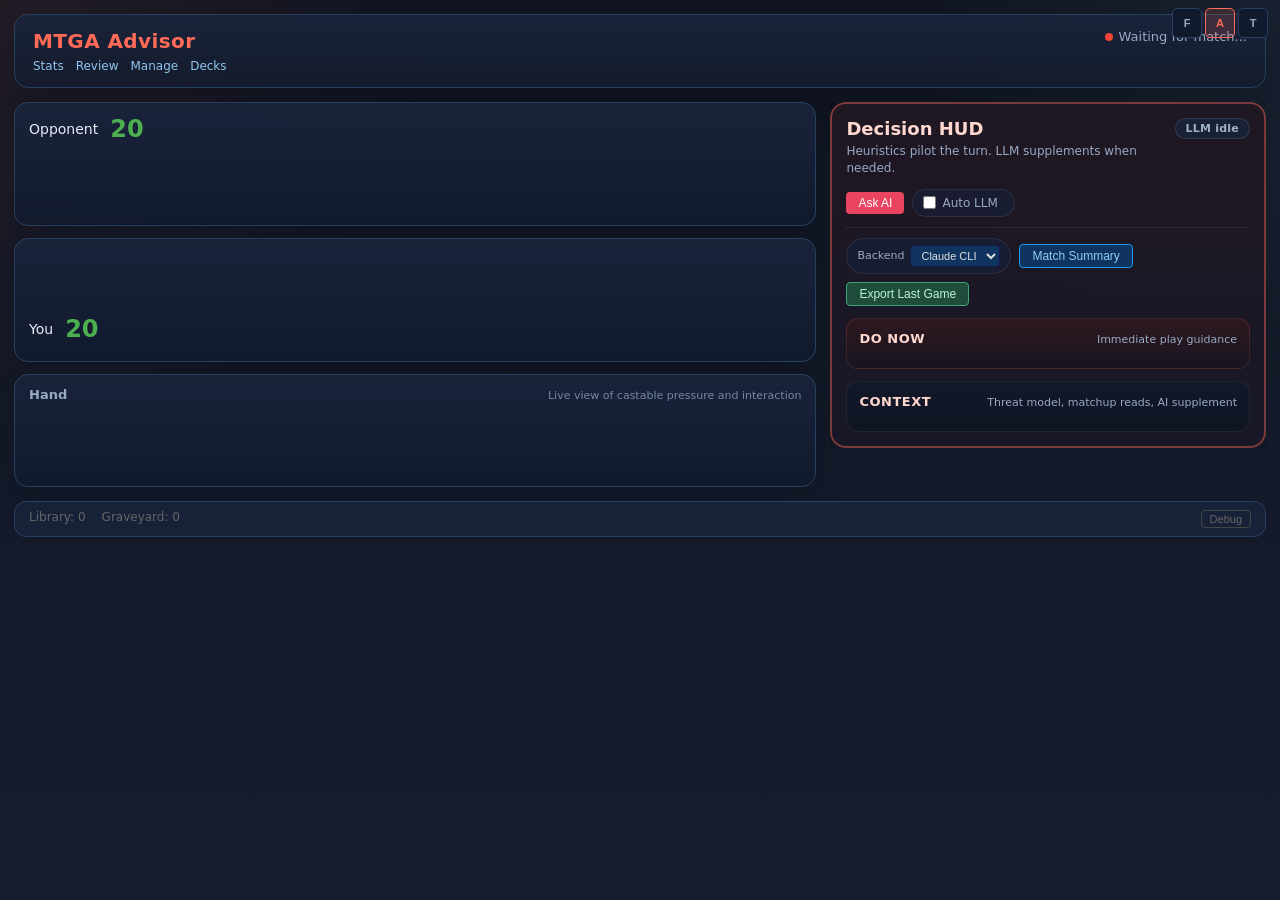
==== commit 87bbf620: "feat: post-game review page + API - GET /api/review/matches — list 20 recent matches - GET /api/revi" ====
--- a/static/index.html
+++ b/static/index.html
@@ -14,6 +14,7 @@
                 <h1>MTGA Advisor</h1>
                 <div class="header-links">
                     <a href="/stats">Stats</a>
+                    <a href="/review">Review</a>
                     <a href="/manage">Manage</a>
                     <a href="/decks">Decks</a>
                 </div>
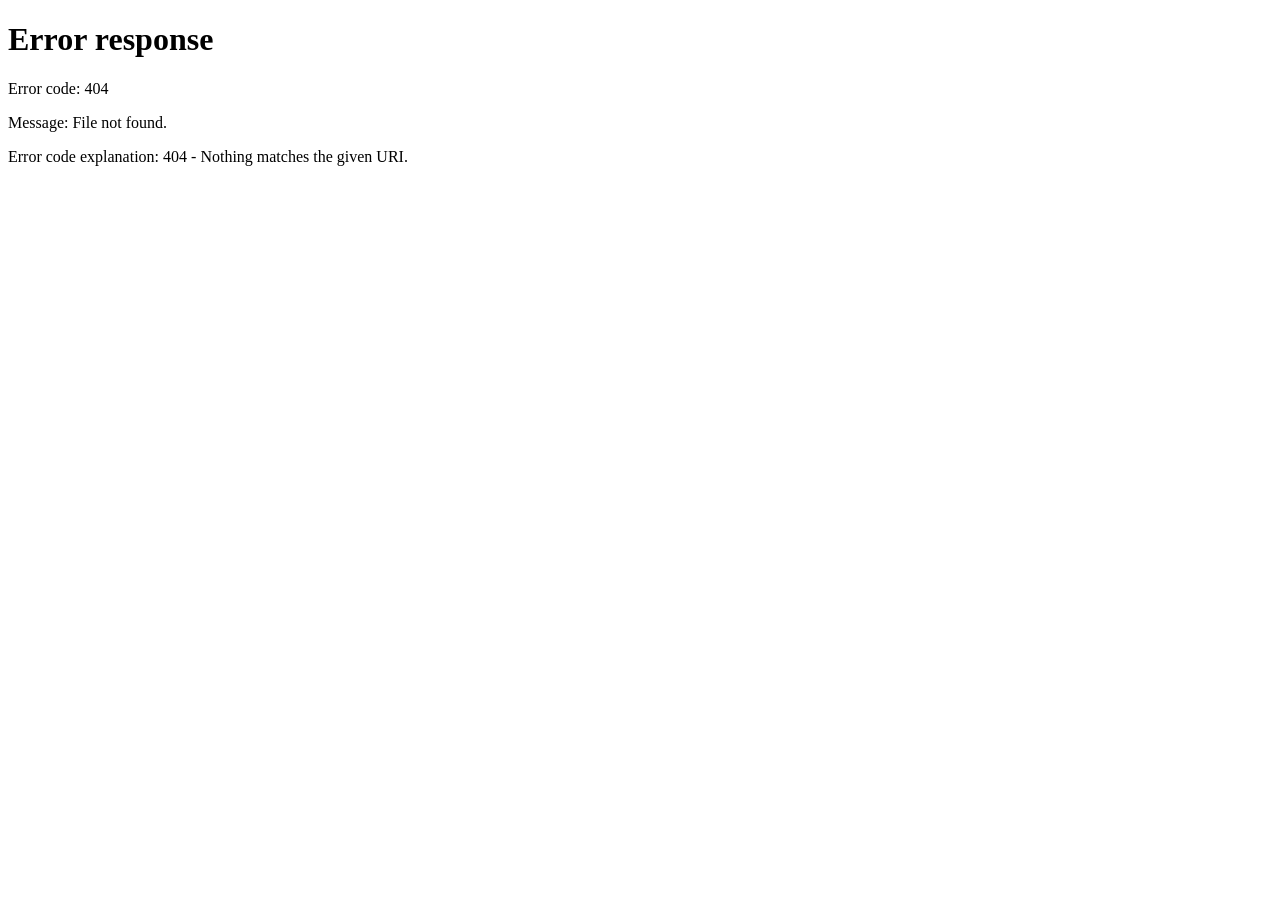
==== commit bb3e312d: "feat: auto-update + first-run setup + overlay polish Auto-update: - tauri-plugin-updater configured " ====
--- a/static/index.html
+++ b/static/index.html
@@ -145,6 +145,13 @@
         <div id="debug-panel" class="debug-panel" style="display:none"></div>
     </div>
 
+    <script>
+    // First-run check — redirect to setup if never visited before
+    if (!localStorage.getItem('scry-setup-done')) {
+        localStorage.setItem('scry-setup-done', '1');
+        window.location.href = '/setup';
+    }
+    </script>
     <script src="/static/app.js?v=14"></script>
 </body>
 </html>
